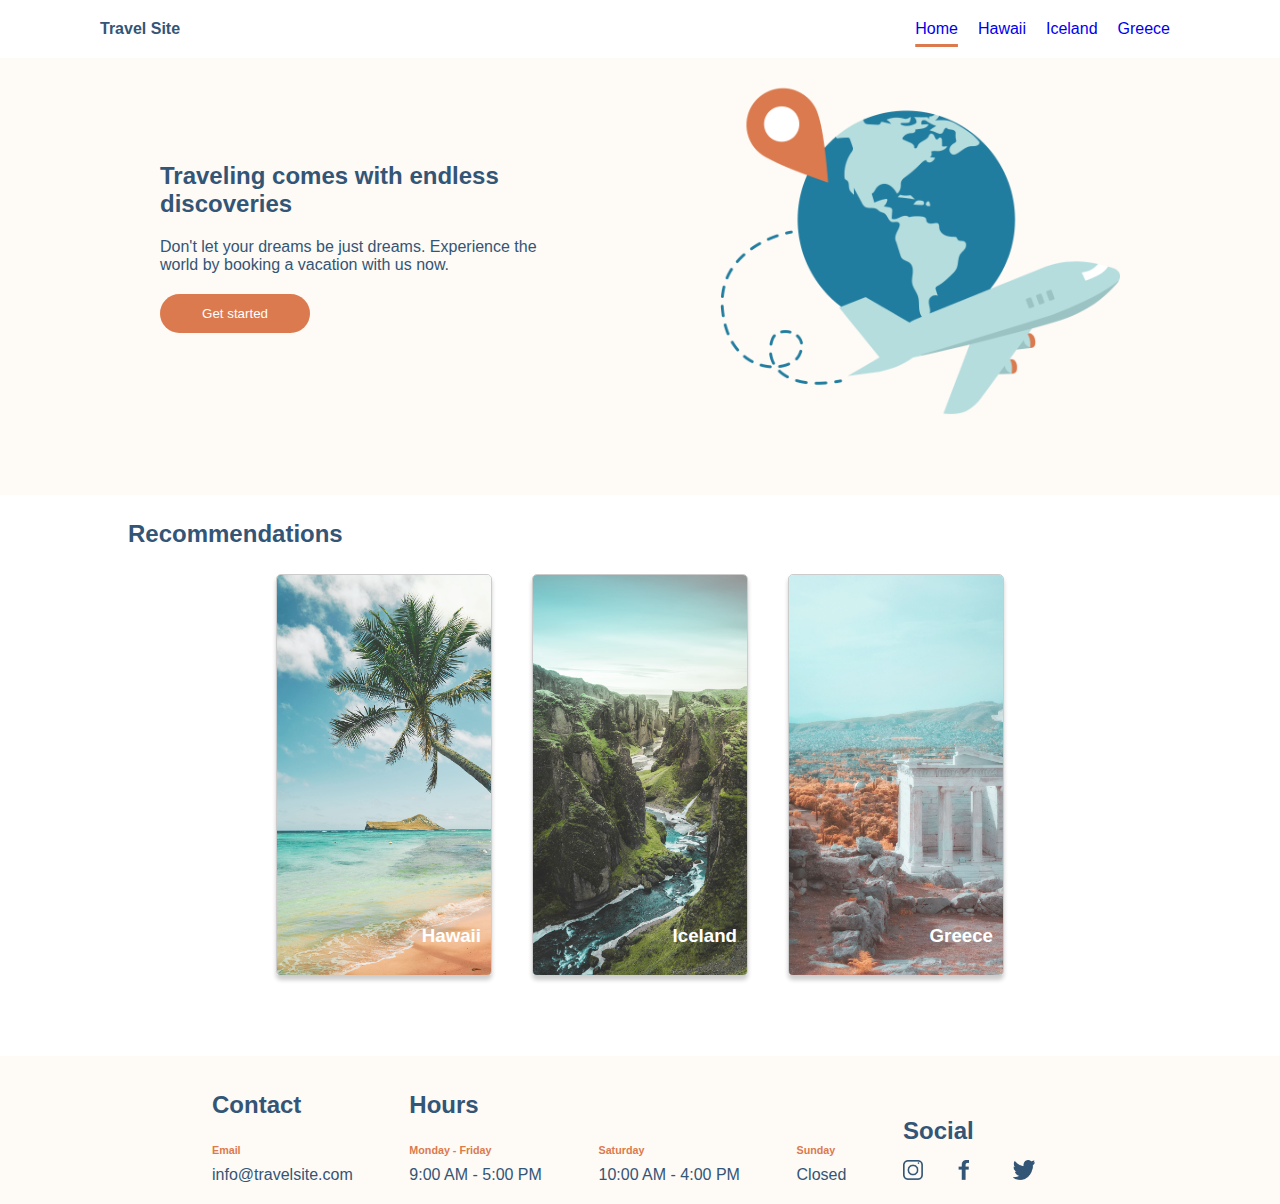
==== index.html @ a1310415 "syncing with github" ====
<!DOCTYPE html>
<html>
  <head>
    <meta charset="utf-8" />
    <meta http-equiv="X-UA-Compatible" content="IE=edge" />
    <title>alfredo-armas-travelsite</title>
    <meta name="description" content="" />
    <meta name="viewport" content="width=device-width, initial-scale=1" />
    <link rel="stylesheet" href="/css/global.css" />
    <link rel="stylesheet" href="/css/main.css" />
  </head>

  <body>
    <header>
      <nav>
        <a href="/index.html" class="logo">Travel Site</a>

        <ul>
          <a href="/index.html" id="active"><li>Home</li></a>
          <a href="/pages/hawaii.html"><li>Hawaii</li></a>
          <a href="/pages/iceland.html"><li>Iceland</li></a>
          <a href="/pages/greece.html"><li>Greece</li></a>
        </ul>
      </nav>
    </header>
    <section class="hero">
      <div class="hero__text">
        <h2>Traveling comes with endless discoveries</h2>
        <p>
          Don't let your dreams be just dreams. Experience the world by booking
          a vacation with us now.
        </p>
        <button>Get started</button>
      </div>
      <img src="/assets/Images/hero.png" class="hero__image" />
    </section>

    <section class="recommendations">
      <h2 class="recommendations__title">Recommendations</h2>
      <div class="recommendations__container">
        <a href="/pages/hawaii.html" class="recommendations__card">
          <article class="recommendations__card--hawaii">
            <h3>Hawaii</h3>
          </article>
        </a>
        <a href="/pages/iceland.html" class="recommendations__card"
          ><article class="recommendations__card--iceland">
            <h3>Iceland</h3>
          </article>
        </a>
        <a href="/pages/greece.html" class="recommendations__card"
          ><article class="recommendations__card--greece">
            <h3>Greece</h3>
          </article></a
        >
      </div>
    </section>

    <footer>
      <section class="footer__closing">
        <div class="footer__closing-sections">
          <h2>Contact</h2>
          <h6 class="footer__subtitle">Email</h6>
          <ul>
            <li>info@travelsite.com</li>
          </ul>
        </div>

        <div class="footer__closing-sections">
          <h2>Hours</h2>
          <h6 class="footer__subtitle">Monday - Friday</h6>
          <ul>
            <li>9:00 AM - 5:00 PM</li>
          </ul>
        </div>

        <div class="footer__closing-sections">
          <h6 class="footer__subtitle">Saturday</h6>
          <ul>
            <li>10:00 AM - 4:00 PM</li>
          </ul>
        </div>

        <div class="footer__closing-sections">
          <h6 class="footer__subtitle">Sunday</h6>
          <ul>
            <li>Closed</li>
          </ul>
        </div>

        <div class="footer__closing-sections">
          <h2>Social</h2>
          <div class="footer__closing-sections-icons">
            <a href="https://www.instagram.com/"
              ><img
                src="/assets/Icons/icon-instagram.png"
                alt="instagram"
                class="social__media-icons"
            /></a>
            <a href="https://www.facebook.com/"
              ><img
                src="/assets/Icons/icon-facebook.png"
                alt="facebook"
                class="social__media-icons"
            /></a>
            <a href="https://twitter.com/"
              ><img
                src="/assets/Icons/icon-twitter.png"
                alt="twitter"
                class="social__media-icons"
            /></a>
          </div>
        </div>
      </section>
    </footer>
    <script src="" async defer></script>
  </body>
</html>
---- css/global.css ----
* {
    padding: 0;
    margin: 0;
    box-sizing: border-box;
    font-family: Verdana, Geneva, Tahoma, sans-serif;
}

a {
    text-decoration: none;
}

li {
    list-style: none;
}


 /* navbar begins */
nav {
    background-color: #FFFFFF;
    display: flex;
    justify-content: space-between;
    padding: 20px 100px 20px 100px;
    width: 100%;
    position: fixed;
}

nav ul {
    display: flex;
}

nav li {
    padding: 0 10px;
}

.logo {
    color: #335576;
    font-weight: 700;
}

#active {
    text-decoration-line: underline;
    text-decoration-color: #DB7A4E;
    text-decoration-thickness: .1875rem;
    text-underline-offset: 10px;
}
nav a:hover {
    color: #DB7A4E;
    transition: 0.2s;
    text-decoration: underline;
}






/* required footer colors */

footer {
    background-color: #FEFAF5;
    color: #335576;
}

footer h2{
    padding: 15px 0;
}

.footer__closing {
    display: flex;
    justify-content: space-between;
    align-items: last baseline;
    margin: 0 15%;
}

.footer__subtitle {
    color: #DB7A4E;
    padding: 10px 0;
    
}

.social__media-icons {
    max-height: 20px;
  
    
}

.footer__closing-sections-icons {
    /* padding: 10px 10px 10px 0; */
    display: flex;
    
}

.footer__closing-sections-icons a {
    height: 20px;
    width: 20px;
    margin: 0 35px 0 0;
    /* padding: 0 30px 0 0; */
}

.social__media-icons:hover {
    opacity: 0.7;
}

.footer__closing-sections {
    /* width: 300px; */
    padding: 20px;
}
---- css/main.css ----
/* hero section begins */

.hero {
background-color: #FEFAF5;
color: #335576;
text-align: left;
display: flex;
justify-content: space-around;
align-items: center;
padding: 80px;
}

.hero__text {
    width: 400px;
}

.hero p{
    padding: 20px 0;
}

.hero button{
    background-color: #DB7A4E;
    border-radius: 22px;
    width: 150px;
    padding: 10px;
    color: white;
    border-color: rgba(0, 0, 0, 0);
}

.hero button:hover{
    cursor: pointer;
    opacity: 0.7;
    transition: 0.2s;
}

.hero__image {
    width: 400px;
}

/* recommendations section begins */

.recommendations {
    display: flex;
    flex-direction: column;
    justify-content: space-around;
}

.recommendations__title {
    color: #335576;
    width: 100%;
    margin:2% 0;
    padding-left: 10%;
}

.recommendations__container{
    display: flex;
    justify-content: space-around;
    align-items: center;
    width: 60%;
    margin: 0 auto;
}

.recommendations__container h3{
    color: white;
    display: flex;
    justify-content: flex-end;
    align-self: flex-end;
    position: relative;
    top: 21.875rem;
    padding-right: .625rem;
}

.recommendations__card {
    margin: 0 1.25rem 5rem 1.25rem;
    background-repeat: no-repeat;
    overflow: hidden;
    width: 280px;
    border-radius: .3125rem;
    border: .0625rem solid rgba(0, 0, 0, 0.2);
    box-shadow: 0 .25rem .25rem rgba(0, 0, 0, 0.2);
}

.recommendations__card:hover {
    opacity: 0.7;
    border-color: #DB7A4E;
    box-shadow: 0 .5rem .5rem rgba(0, 0, 0, 0.4);
}

.recommendations__card--hawaii {
    background-image: url('/assets/Images/hawaii.jpg');
    background-size: cover;
    background-repeat: no-repeat;
    overflow: hidden;
    height: 400px;
}

.recommendations__card a {
    text-decoration: none;
    color: white;
    align-items: flex-end;
}

.recommendations__card--iceland {
    background-image: url('/assets/Images/iceland.jpg');
    background-size: cover;
    background-repeat: no-repeat;
    overflow: hidden;
    height: 400px;
}

.recommendations__card--greece {
    background-image: url('/assets/Images/greece.jpg');
    background-size: cover;
    background-repeat: no-repeat;
    overflow: hidden;
    height: 400px;
}
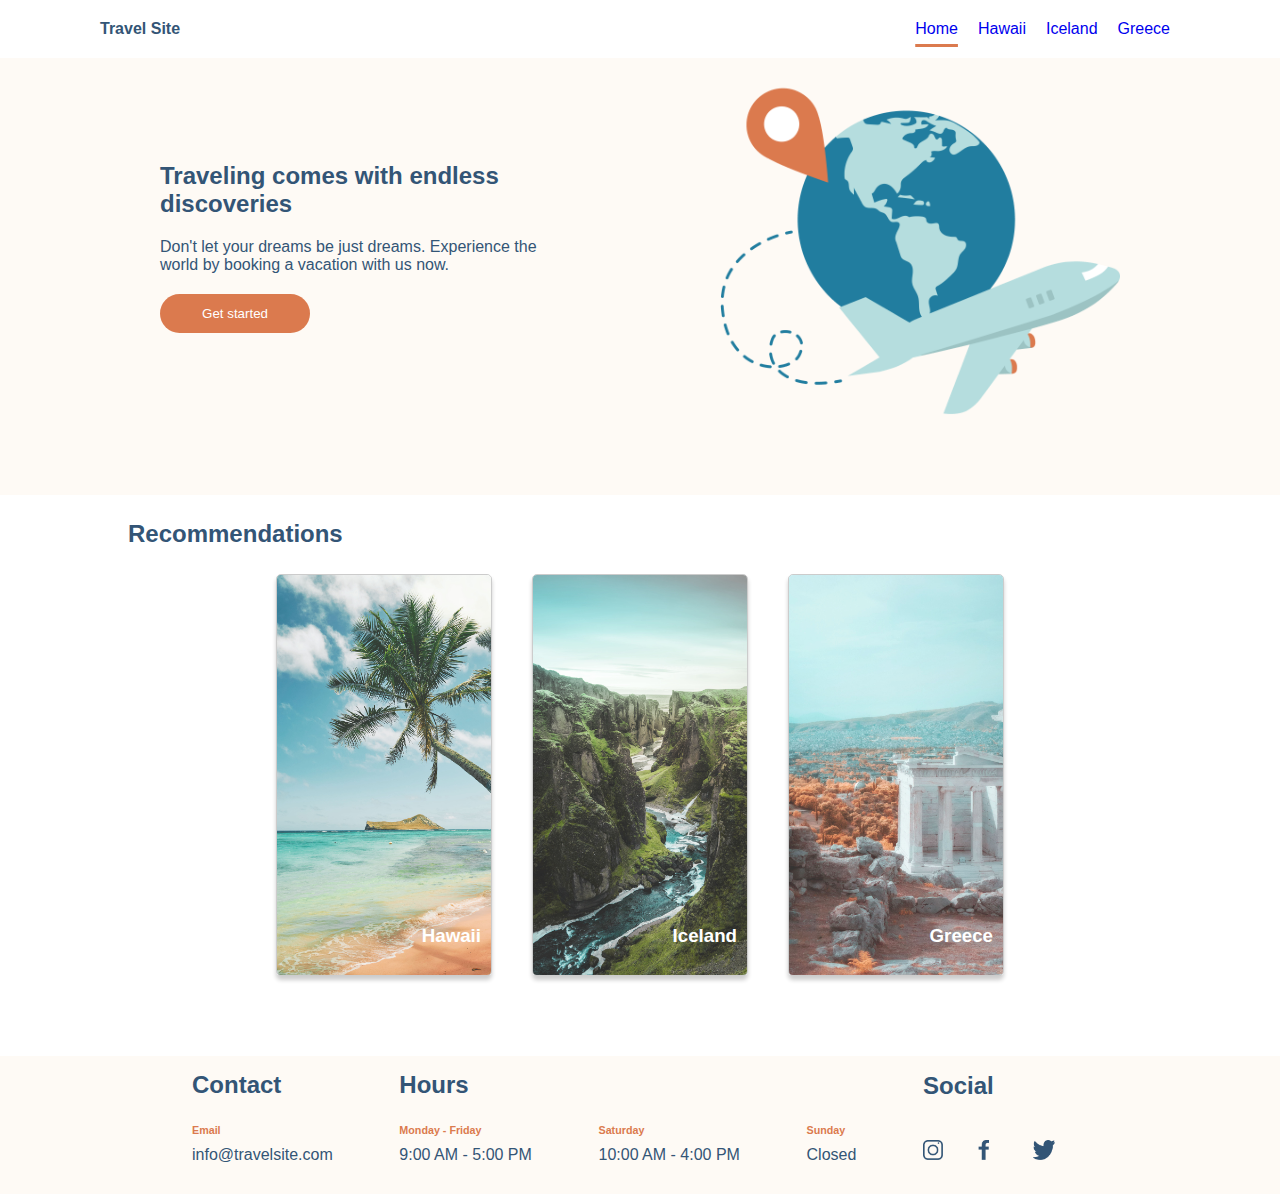
==== commit 00ddddd3: "updated to BEM standards" ====
--- a/index.html
+++ b/index.html
@@ -9,12 +9,10 @@
     <link rel="stylesheet" href="/css/global.css" />
     <link rel="stylesheet" href="/css/main.css" />
   </head>
-
   <body>
     <header>
       <nav>
         <a href="/index.html" class="logo">Travel Site</a>
-
         <ul>
           <a href="/index.html" id="active"><li>Home</li></a>
           <a href="/pages/hawaii.html"><li>Hawaii</li></a>
@@ -34,81 +32,78 @@
       </div>
       <img src="/assets/Images/hero.png" class="hero__image" />
     </section>
-
     <section class="recommendations">
       <h2 class="recommendations__title">Recommendations</h2>
       <div class="recommendations__container">
         <a href="/pages/hawaii.html" class="recommendations__card">
-          <article class="recommendations__card--hawaii">
+          <div class="recommendations__image recommendations__image--hawaii">
             <h3>Hawaii</h3>
-          </article>
+          </div>
         </a>
         <a href="/pages/iceland.html" class="recommendations__card"
-          ><article class="recommendations__card--iceland">
+          ><div class="recommendations__image recommendations__image--iceland">
             <h3>Iceland</h3>
-          </article>
+          </div>
         </a>
         <a href="/pages/greece.html" class="recommendations__card"
-          ><article class="recommendations__card--greece">
+          ><div class="recommendations__image recommendations__image--greece">
             <h3>Greece</h3>
-          </article></a
-        >
+          </div>
+        </a>
       </div>
     </section>
-
     <footer>
       <section class="footer__closing">
-        <div class="footer__closing-sections">
+        <div>
           <h2>Contact</h2>
-          <h6 class="footer__subtitle">Email</h6>
+          <h6 class="footer__closing footer__subtitle">Email</h6>
           <ul>
             <li>info@travelsite.com</li>
           </ul>
         </div>
-
-        <div class="footer__closing-sections">
+        <div>
           <h2>Hours</h2>
-          <h6 class="footer__subtitle">Monday - Friday</h6>
+          <h6 class="footer__closing footer__subtitle">Monday - Friday</h6>
           <ul>
             <li>9:00 AM - 5:00 PM</li>
           </ul>
         </div>
-
-        <div class="footer__closing-sections">
-          <h6 class="footer__subtitle">Saturday</h6>
+        <div>
+          <h6 class="footer__closing footer__subtitle">Saturday</h6>
           <ul>
             <li>10:00 AM - 4:00 PM</li>
           </ul>
         </div>
-
-        <div class="footer__closing-sections">
-          <h6 class="footer__subtitle">Sunday</h6>
+        <div>
+          <h6 class="footer__closing footer__subtitle">Sunday</h6>
           <ul>
             <li>Closed</li>
           </ul>
         </div>
-
-        <div class="footer__closing-sections">
+        <div>
           <h2>Social</h2>
-          <div class="footer__closing-sections-icons">
-            <a href="https://www.instagram.com/"
+          <div class="footer__closing-icons">
+            <a href="https://www.instagram.com/" class="footer__links"
               ><img
                 src="/assets/Icons/icon-instagram.png"
                 alt="instagram"
                 class="social__media-icons"
-            /></a>
-            <a href="https://www.facebook.com/"
+              />
+            </a>
+            <a href="https://www.facebook.com/" class="footer__links"
               ><img
                 src="/assets/Icons/icon-facebook.png"
                 alt="facebook"
                 class="social__media-icons"
-            /></a>
-            <a href="https://twitter.com/"
+              />
+            </a>
+            <a href="https://twitter.com/" class="footer__links"
               ><img
                 src="/assets/Icons/icon-twitter.png"
                 alt="twitter"
                 class="social__media-icons"
-            /></a>
+              />
+            </a>
           </div>
         </div>
       </section>
--- a/css/global.css
+++ b/css/global.css
@@ -19,7 +19,7 @@
     background-color: #FFFFFF;
     display: flex;
     justify-content: space-between;
-    padding: 20px 100px 20px 100px;
+    padding: 1.25rem 6.25rem 1.25rem 6.25rem;
     width: 100%;
     position: fixed;
 }
@@ -29,7 +29,7 @@
 }
 
 nav li {
-    padding: 0 10px;
+    padding: 0 .625rem;
 }
 
 .logo {
@@ -40,8 +40,8 @@
 #active {
     text-decoration-line: underline;
     text-decoration-color: #DB7A4E;
-    text-decoration-thickness: .1875rem;
-    text-underline-offset: 10px;
+    text-decoration-thickness: 3px;
+    text-underline-offset: .625rem;
 }
 nav a:hover {
     color: #DB7A4E;
@@ -62,7 +62,7 @@
 }
 
 footer h2{
-    padding: 15px 0;
+    padding: .9375rem 0;
 }
 
 .footer__closing {
@@ -70,38 +70,41 @@
     justify-content: space-between;
     align-items: last baseline;
     margin: 0 15%;
+    padding-bottom: 30px;
 }
 
 .footer__subtitle {
     color: #DB7A4E;
-    padding: 10px 0;
-    
+    margin: 0;
+    padding: .625rem 0;
 }
 
 .social__media-icons {
-    max-height: 20px;
-  
-    
+    max-height: 1.25rem;
 }
 
-.footer__closing-sections-icons {
-    /* padding: 10px 10px 10px 0; */
+.footer__closing-icons {
     display: flex;
     
 }
 
-.footer__closing-sections-icons a {
-    height: 20px;
-    width: 20px;
-    margin: 0 35px 0 0;
-    /* padding: 0 30px 0 0; */
+.footer__links {
+    height: 1.25rem;
+    width: 1.25rem;
+    margin: 0 2.1875rem 0 0;
+    padding-top: 1.5625rem;
 }
+
+/* .footer__closing-sections-icons a {
+    height: 1.25rem;
+    width: 1.25rem;
+    margin: 0 2.1875rem 0 0;
+} */
 
 .social__media-icons:hover {
     opacity: 0.7;
 }
 
-.footer__closing-sections {
-    /* width: 300px; */
-    padding: 20px;
-}+/* .footer__closing-sections {
+    padding: 1.25rem;
+} */--- a/css/main.css
+++ b/css/main.css
@@ -24,9 +24,9 @@
 
 .hero button{
     background-color: #DB7A4E;
-    border-radius: 22px;
+    border-radius: 1.375rem;
     width: 150px;
-    padding: 10px;
+    padding: .625rem;
     color: white;
     border-color: rgba(0, 0, 0, 0);
 }
@@ -84,40 +84,35 @@
     box-shadow: 0 .25rem .25rem rgba(0, 0, 0, 0.2);
 }
 
+.recommendations__card {
+    text-decoration: none;
+    color: white;
+    align-items: flex-end;
+}
+
 .recommendations__card:hover {
     opacity: 0.7;
     border-color: #DB7A4E;
     box-shadow: 0 .5rem .5rem rgba(0, 0, 0, 0.4);
 }
 
-.recommendations__card--hawaii {
-    background-image: url('/assets/Images/hawaii.jpg');
+.recommendations__image {
     background-size: cover;
     background-repeat: no-repeat;
     overflow: hidden;
     height: 400px;
 }
 
-.recommendations__card a {
-    text-decoration: none;
-    color: white;
-    align-items: flex-end;
+.recommendations__image--hawaii {
+    background-image: url('/assets/Images/hawaii.jpg');
 }
 
-.recommendations__card--iceland {
+.recommendations__image--iceland {
     background-image: url('/assets/Images/iceland.jpg');
-    background-size: cover;
-    background-repeat: no-repeat;
-    overflow: hidden;
-    height: 400px;
 }
 
-.recommendations__card--greece {
+.recommendations__image--greece {
     background-image: url('/assets/Images/greece.jpg');
-    background-size: cover;
-    background-repeat: no-repeat;
-    overflow: hidden;
-    height: 400px;
 }
 
 
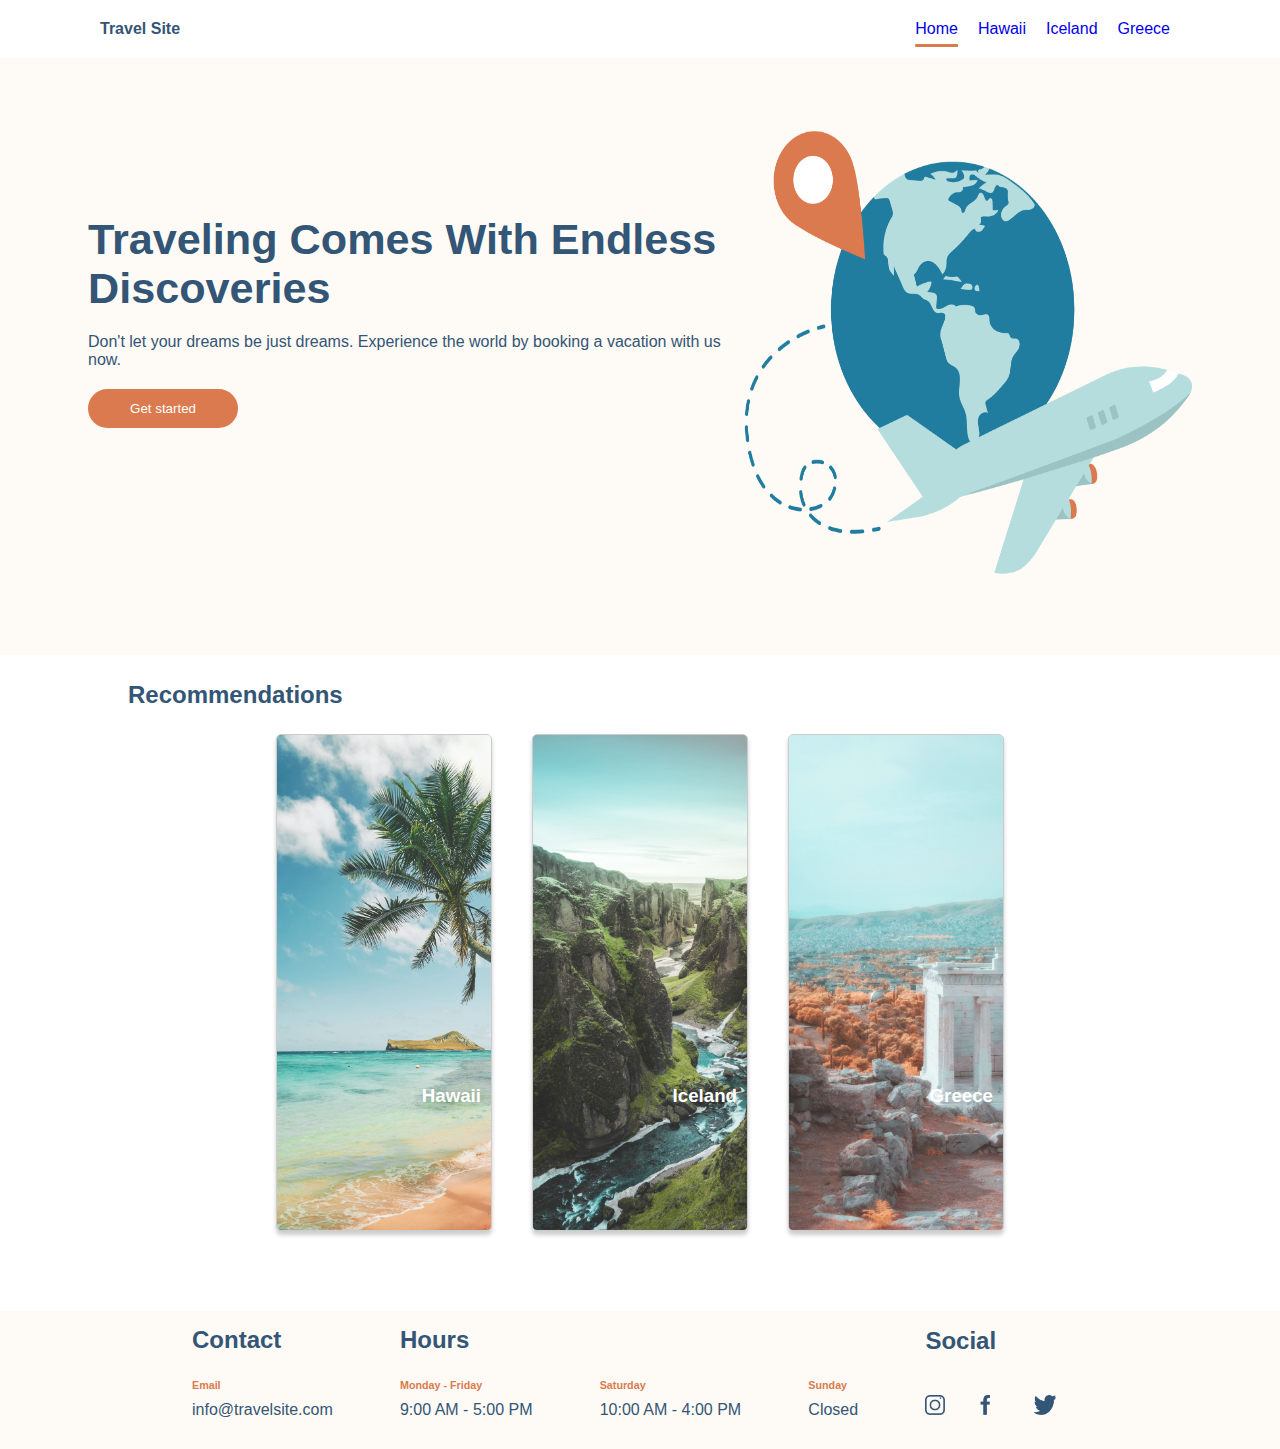
==== commit f211c273: "refactoring code" ====
--- a/index.html
+++ b/index.html
@@ -13,18 +13,26 @@
     <header>
       <nav>
         <a href="/index.html" class="logo">Travel Site</a>
-        <ul>
-          <a href="/index.html" id="active"><li>Home</li></a>
-          <a href="/pages/hawaii.html"><li>Hawaii</li></a>
-          <a href="/pages/iceland.html"><li>Iceland</li></a>
-          <a href="/pages/greece.html"><li>Greece</li></a>
+        <ul class="navbar__links-container">
+          <a class="navbar__links" href="/index.html" id="active">
+            <li>Home</li>
+          </a>
+          <a class="navbar__links" href="/pages/hawaii.html">
+            <li>Hawaii</li>
+          </a>
+          <a class="navbar__links" href="/pages/iceland.html">
+            <li>Iceland</li>
+          </a>
+          <a class="navbar__links" href="/pages/greece.html">
+            <li>Greece</li>
+          </a>
         </ul>
       </nav>
     </header>
     <section class="hero">
-      <div class="hero__text">
-        <h2>Traveling comes with endless discoveries</h2>
-        <p>
+      <div class="hero__text--container">
+        <h2 class="hero__title">Traveling comes with endless discoveries</h2>
+        <p class="hero__text">
           Don't let your dreams be just dreams. Experience the world by booking
           a vacation with us now.
         </p>
@@ -55,14 +63,14 @@
     <footer>
       <section class="footer__closing">
         <div>
-          <h2>Contact</h2>
+          <h2 class="footer__title">Contact</h2>
           <h6 class="footer__closing footer__subtitle">Email</h6>
           <ul>
             <li>info@travelsite.com</li>
           </ul>
         </div>
         <div>
-          <h2>Hours</h2>
+          <h2 class="footer__title">Hours</h2>
           <h6 class="footer__closing footer__subtitle">Monday - Friday</h6>
           <ul>
             <li>9:00 AM - 5:00 PM</li>
@@ -81,7 +89,7 @@
           </ul>
         </div>
         <div>
-          <h2>Social</h2>
+          <h2 class="footer__title">Social</h2>
           <div class="footer__closing-icons">
             <a href="https://www.instagram.com/" class="footer__links"
               ><img
--- a/css/global.css
+++ b/css/global.css
@@ -9,12 +9,23 @@
     text-decoration: none;
 }
 
+a:hover {
+    color: #DB7A4E;
+    transition: 0.2s;
+    text-decoration: underline;
+}
+
 li {
     list-style: none;
 }
 
+#active {
+    text-decoration-line: underline;
+    text-decoration-color: #DB7A4E;
+    text-decoration-thickness: 3px;
+    text-underline-offset: .625rem;
+}
 
- /* navbar begins */
 nav {
     background-color: #FFFFFF;
     display: flex;
@@ -24,11 +35,11 @@
     position: fixed;
 }
 
-nav ul {
+.navbar__links-container {
     display: flex;
 }
 
-nav li {
+.navbar__links {
     padding: 0 .625rem;
 }
 
@@ -37,31 +48,12 @@
     font-weight: 700;
 }
 
-#active {
-    text-decoration-line: underline;
-    text-decoration-color: #DB7A4E;
-    text-decoration-thickness: 3px;
-    text-underline-offset: .625rem;
-}
-nav a:hover {
-    color: #DB7A4E;
-    transition: 0.2s;
-    text-decoration: underline;
-}
-
-
-
-
-
-
-/* required footer colors */
-
 footer {
     background-color: #FEFAF5;
     color: #335576;
 }
 
-footer h2{
+.footer__title{
     padding: .9375rem 0;
 }
 
@@ -85,26 +77,15 @@
 
 .footer__closing-icons {
     display: flex;
-    
 }
 
 .footer__links {
     height: 1.25rem;
-    width: 1.25rem;
+    width: 1.5vw;
     margin: 0 2.1875rem 0 0;
     padding-top: 1.5625rem;
 }
 
-/* .footer__closing-sections-icons a {
-    height: 1.25rem;
-    width: 1.25rem;
-    margin: 0 2.1875rem 0 0;
-} */
-
 .social__media-icons:hover {
     opacity: 0.7;
-}
-
-/* .footer__closing-sections {
-    padding: 1.25rem;
-} */+}--- a/css/main.css
+++ b/css/main.css
@@ -11,20 +11,26 @@
 display: flex;
 justify-content: space-around;
 align-items: center;
-padding: 80px;
+padding: 5rem;
+}
+
+.hero__text--container {
+    width: 50vw;
+    height: 25vh;
+}
+
+.hero__title {
+    font-size: 2.7em;
+    text-transform: capitalize;
 }
 
 .hero__text {
-    width: 400px;
-}
-
-.hero p{
-    padding: 20px 0;
+    padding: 1.25rem 0;
 }
 
 .hero button{
     background-color: #DB7A4E;
-    border-radius: 1.375rem;
+    border-radius: 22px;
     width: 150px;
     padding: .625rem;
     color: white;
@@ -38,7 +44,9 @@
 }
 
 .hero__image {
-    width: 400px;
+    width: 35vw;
+    height: 55vh;
+    padding-top: 40px;
 }
 
 /* recommendations section begins */
@@ -78,10 +86,10 @@
     margin: 0 1.25rem 5rem 1.25rem;
     background-repeat: no-repeat;
     overflow: hidden;
-    width: 280px;
-    border-radius: .3125rem;
-    border: .0625rem solid rgba(0, 0, 0, 0.2);
-    box-shadow: 0 .25rem .25rem rgba(0, 0, 0, 0.2);
+    width: 40vw;
+    border-radius: 5px;
+    border: 1px solid rgba(0, 0, 0, 0.2);
+    box-shadow: 0 4px 4px rgba(0, 0, 0, 0.2);
 }
 
 .recommendations__card {
@@ -93,14 +101,14 @@
 .recommendations__card:hover {
     opacity: 0.7;
     border-color: #DB7A4E;
-    box-shadow: 0 .5rem .5rem rgba(0, 0, 0, 0.4);
+    box-shadow: 0 8px 8px rgba(0, 0, 0, 0.4);
 }
 
 .recommendations__image {
     background-size: cover;
     background-repeat: no-repeat;
     overflow: hidden;
-    height: 400px;
+    height: 55vh;
 }
 
 .recommendations__image--hawaii {
